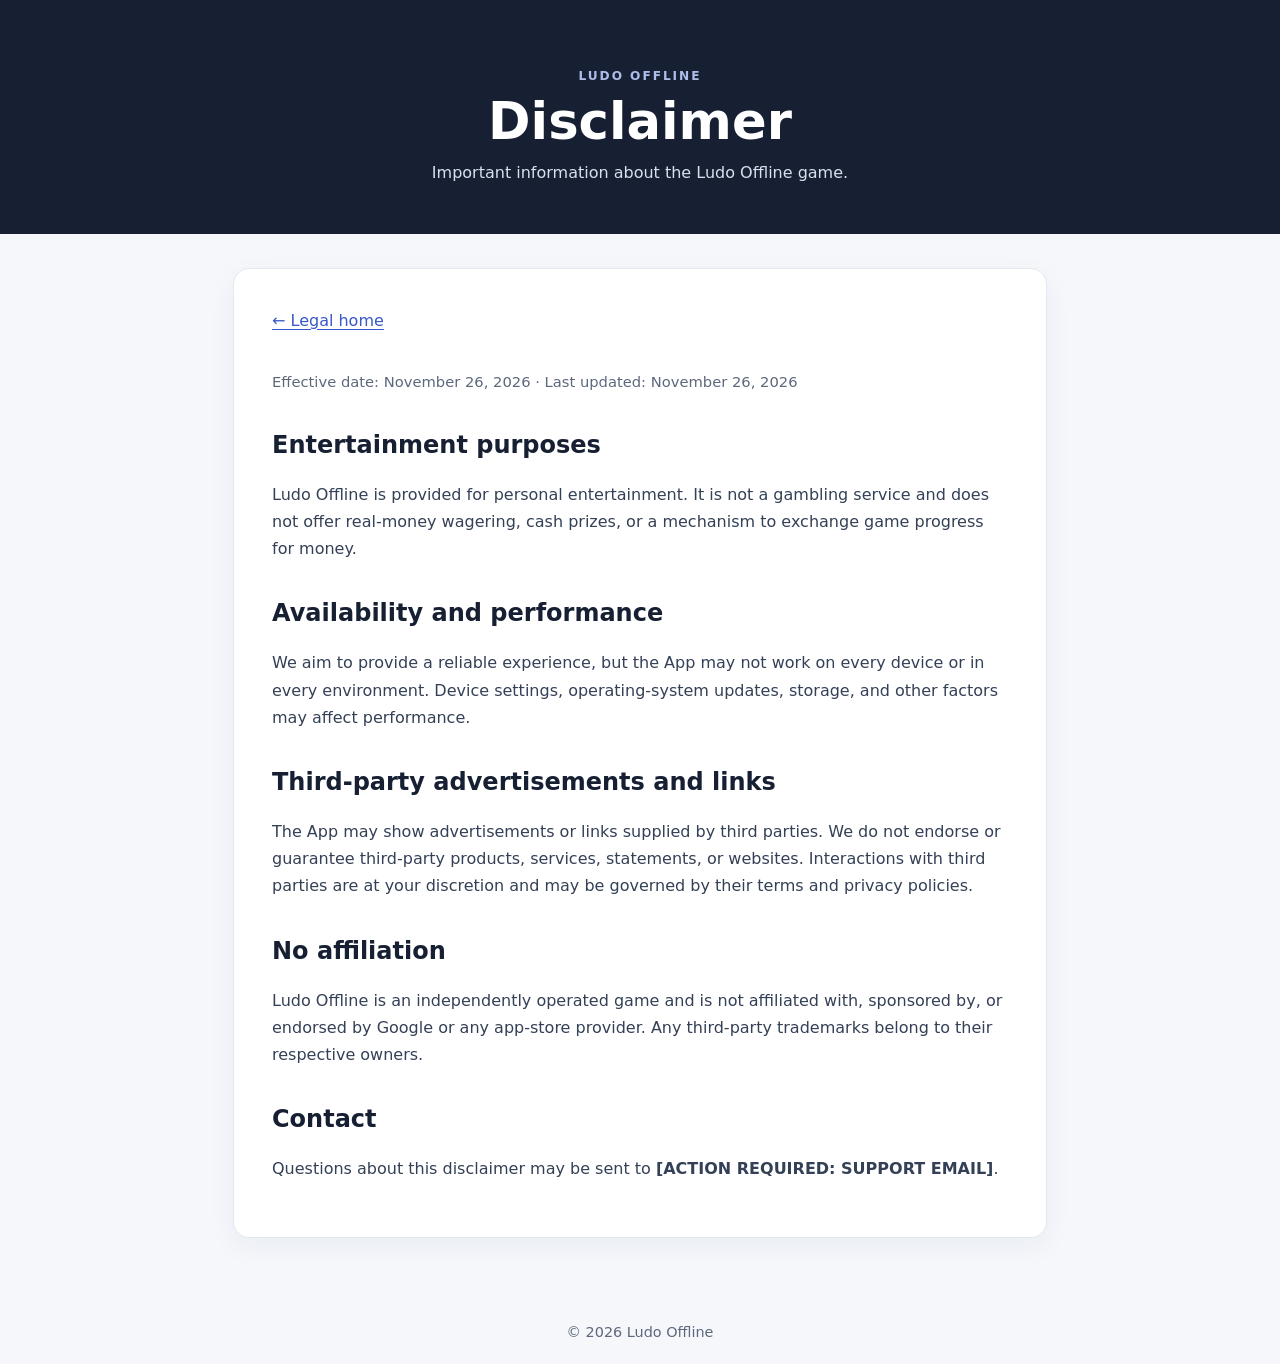
==== disclaimer.html @ 98242485 "Add Ludo Offline disclaimer" ====
<!doctype html>
<html lang="en">
<head>
<meta charset="utf-8">
<meta name="viewport" content="width=device-width, initial-scale=1">
<meta name="description" content="Disclaimer for Ludo Offline.">
<title>Disclaimer — Ludo Offline</title>
<link rel="stylesheet" href="style.css">
</head>
<body>
<header class="hero"><p class="eyebrow">LUDO OFFLINE</p><h1>Disclaimer</h1><p>Important information about the Ludo Offline game.</p></header>
<main><article class="panel">
<a class="back" href="index.html">← Legal home</a>
<p class="updated">Effective date: November 26, 2026 · Last updated: November 26, 2026</p>
<h2>Entertainment purposes</h2>
<p>Ludo Offline is provided for personal entertainment. It is not a gambling service and does not offer real-money wagering, cash prizes, or a mechanism to exchange game progress for money.</p>
<h2>Availability and performance</h2>
<p>We aim to provide a reliable experience, but the App may not work on every device or in every environment. Device settings, operating-system updates, storage, and other factors may affect performance.</p>
<h2>Third-party advertisements and links</h2>
<p>The App may show advertisements or links supplied by third parties. We do not endorse or guarantee third-party products, services, statements, or websites. Interactions with third parties are at your discretion and may be governed by their terms and privacy policies.</p>
<h2>No affiliation</h2>
<p>Ludo Offline is an independently operated game and is not affiliated with, sponsored by, or endorsed by Google or any app-store provider. Any third-party trademarks belong to their respective owners.</p>
<h2>Contact</h2>
<p>Questions about this disclaimer may be sent to <strong>[ACTION REQUIRED: SUPPORT EMAIL]</strong>.</p>
</article></main><footer>© 2026 Ludo Offline</footer></body></html>
---- style.css ----
:root{color-scheme:light;--ink:#172033;--muted:#5d687c;--line:#e4e8ef;--accent:#3858c8;--paper:#f5f7fb}
*{box-sizing:border-box}
body{margin:0;background:var(--paper);color:var(--ink);font:16px/1.7 system-ui,-apple-system,"Segoe UI",sans-serif}
.hero{padding:58px 22px 48px;background:#172033;color:white;text-align:center}
.hero h1{margin:5px 0;font-size:clamp(2rem,5vw,3.2rem);line-height:1.15}
.hero p{margin:8px auto 0;max-width:700px;color:#d9e0ed}
.hero .eyebrow{font-size:.76rem;letter-spacing:.16em;font-weight:700;color:#aebce9}
main{max-width:850px;margin:34px auto;padding:0 18px 28px}
.panel{background:white;border:1px solid var(--line);border-radius:16px;padding:clamp(22px,4vw,38px);box-shadow:0 8px 28px rgba(24,39,75,.05)}
h2{margin-top:1.5em;line-height:1.3}
h2:first-child{margin-top:0}
h3{margin-top:1.4em}
p,li{color:#344056}
a{color:var(--accent);text-underline-offset:3px}
.links{list-style:none;padding:0;margin:0}
.links li{padding:17px 0;border-bottom:1px solid var(--line)}
.links li:last-child{border-bottom:0}
.links a{display:block;font-weight:700;font-size:1.08rem}
.links span{display:block;color:var(--muted);font-size:.94rem}
.notice{padding:14px 16px;border-left:4px solid #d59a24;background:#fff8e8;border-radius:6px}
.updated{color:var(--muted);font-size:.92rem}
footer{text-align:center;padding:20px;color:var(--muted);font-size:.9rem}
.back{display:inline-block;margin-bottom:20px}
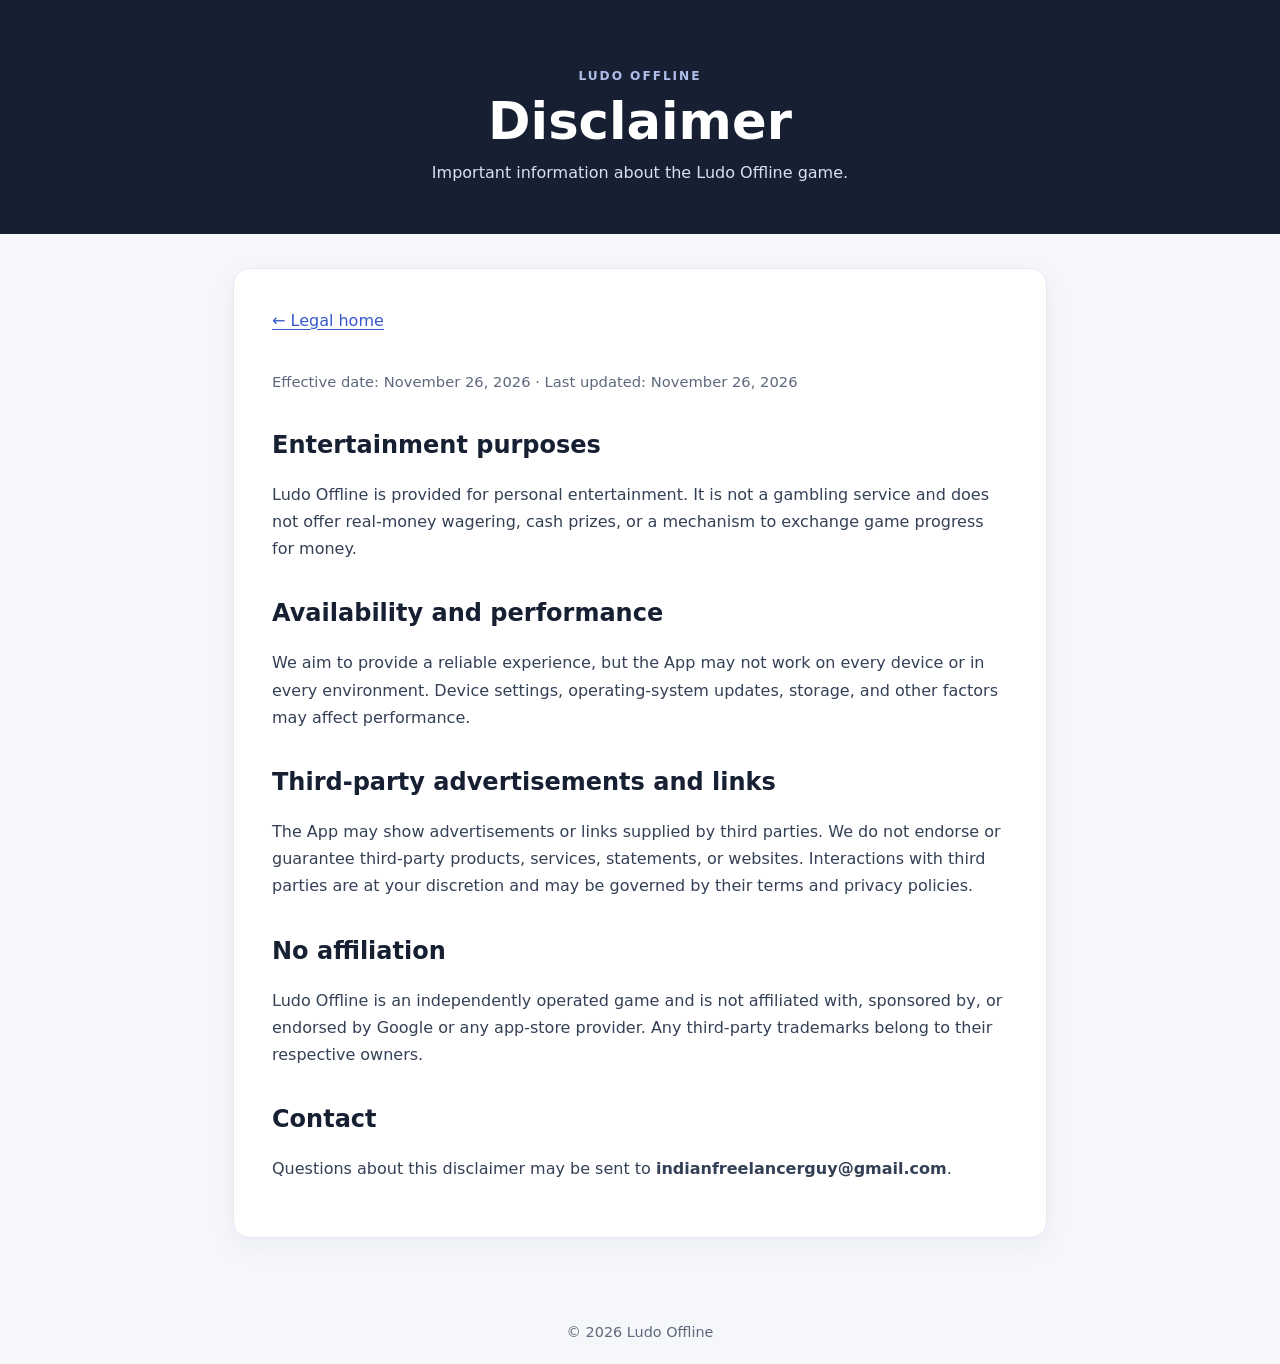
==== commit 39ab886c: "Update disclaimer.html with operator contact details" ====
--- a/disclaimer.html
+++ b/disclaimer.html
@@ -21,5 +21,5 @@
 <h2>No affiliation</h2>
 <p>Ludo Offline is an independently operated game and is not affiliated with, sponsored by, or endorsed by Google or any app-store provider. Any third-party trademarks belong to their respective owners.</p>
 <h2>Contact</h2>
-<p>Questions about this disclaimer may be sent to <strong>[ACTION REQUIRED: SUPPORT EMAIL]</strong>.</p>
+<p>Questions about this disclaimer may be sent to <strong>indianfreelancerguy@gmail.com</strong>.</p>
 </article></main><footer>© 2026 Ludo Offline</footer></body></html>
